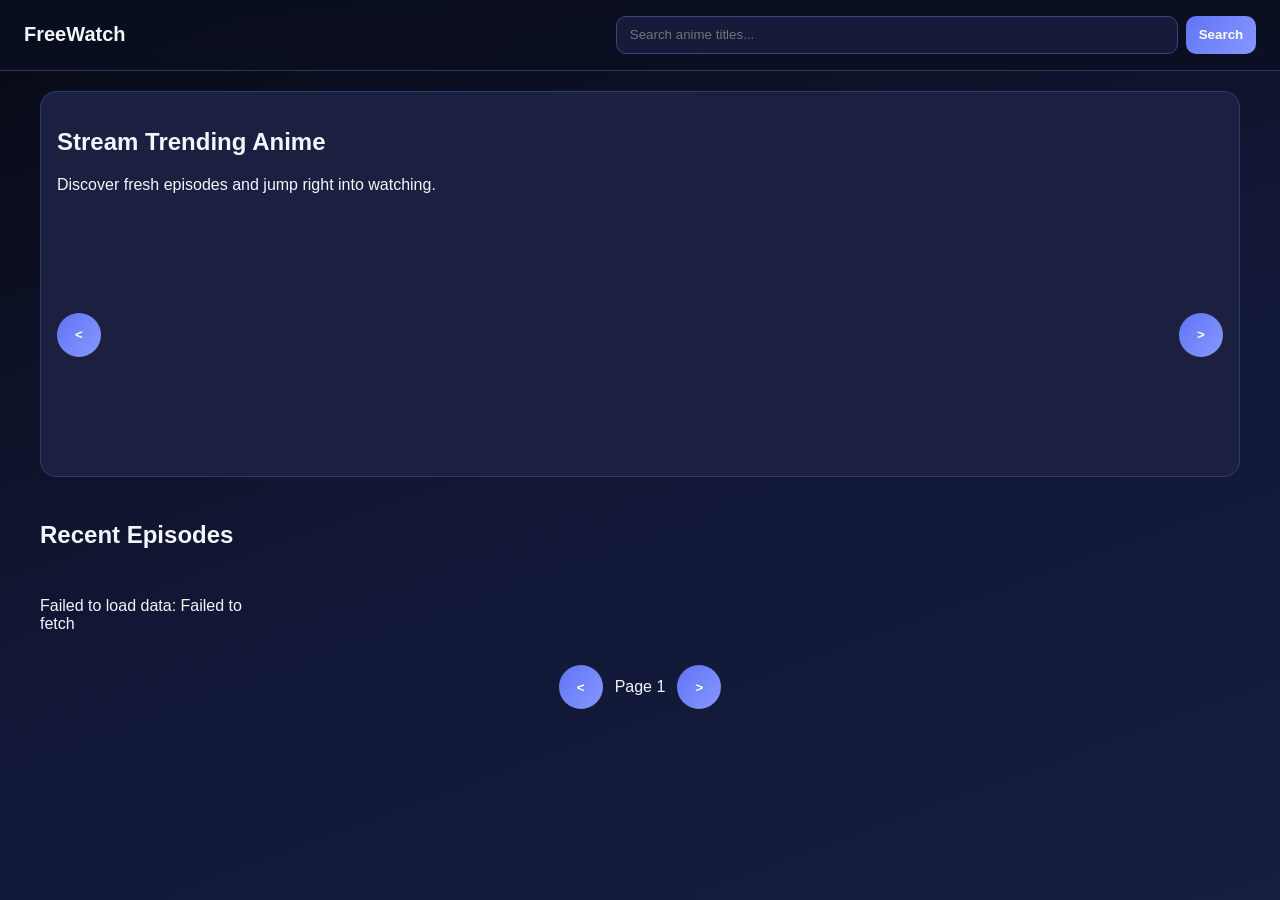
==== index.html @ 1ee68d0a "Build anime streaming homepage, details, and player pages" ====
<!DOCTYPE html>
<html lang="en">
  <head>
    <meta charset="UTF-8" />
    <meta name="viewport" content="width=device-width, initial-scale=1.0" />
    <title>FreeWatch Anime</title>
    <link rel="stylesheet" href="styles.css" />
  </head>
  <body>
    <header class="top-nav">
      <a class="brand" href="index.html">FreeWatch</a>
      <form id="searchForm" class="search-wrap">
        <input
          id="searchInput"
          type="search"
          placeholder="Search anime titles..."
          aria-label="Search anime"
        />
        <button type="submit">Search</button>
      </form>
    </header>

    <main class="container">
      <section class="hero">
        <div class="hero-header">
          <h1>Stream Trending Anime</h1>
          <p>Discover fresh episodes and jump right into watching.</p>
        </div>
        <div id="heroCarousel" class="hero-carousel">
          <button id="heroPrev" class="icon-btn" aria-label="Previous hero slide">&lt;</button>
          <div id="heroSlides" class="hero-slides"></div>
          <button id="heroNext" class="icon-btn" aria-label="Next hero slide">&gt;</button>
        </div>
      </section>

      <section>
        <div class="section-head">
          <h2 id="listTitle">Recent Episodes</h2>
          <p id="resultMeta"></p>
        </div>
        <div id="animeGrid" class="anime-grid"></div>

        <div class="pager">
          <button id="prevPage" class="icon-btn">&lt;</button>
          <span id="pageLabel">Page 1</span>
          <button id="nextPage" class="icon-btn">&gt;</button>
        </div>
      </section>
    </main>

    <template id="animeCardTemplate">
      <article class="anime-card">
        <img class="card-image" alt="Anime cover" loading="lazy" />
        <div class="card-content">
          <h3 class="card-title"></h3>
          <p class="card-sub"></p>
          <div class="card-actions">
            <a class="btn details-link">Details</a>
            <a class="btn btn-secondary watch-link">Watch</a>
          </div>
        </div>
      </article>
    </template>

    <script src="app.js" type="module"></script>
  </body>
</html>
---- styles.css ----
:root {
  --bg: #0f1220;
  --panel: #1b2040;
  --soft: #252c54;
  --text: #f3f5ff;
  --muted: #b6bddf;
  --accent: #7c90ff;
}

* {
  box-sizing: border-box;
}

body {
  margin: 0;
  font-family: Arial, sans-serif;
  background: linear-gradient(160deg, #080a14, #111735 50%, #161f3f);
  color: var(--text);
  min-height: 100vh;
}

.top-nav {
  position: sticky;
  top: 0;
  z-index: 20;
  display: flex;
  gap: 1rem;
  align-items: center;
  justify-content: space-between;
  padding: 1rem 1.5rem;
  backdrop-filter: blur(8px);
  background: rgb(11 16 33 / 80%);
  border-bottom: 1px solid #2b3566;
}

.brand {
  color: var(--text);
  text-decoration: none;
  font-weight: 800;
  font-size: 1.25rem;
}

.search-wrap {
  display: flex;
  width: min(640px, 100%);
  gap: 0.5rem;
}

input,
select,
button {
  border-radius: 10px;
  border: 1px solid #3a4580;
  background: #151b39;
  color: var(--text);
  padding: 0.65rem 0.8rem;
}

.search-wrap input {
  flex: 1;
}

button,
.btn {
  cursor: pointer;
  background: linear-gradient(130deg, #5f74f5, #8898ff);
  border: 0;
  color: white;
  text-decoration: none;
  font-weight: 600;
}

.container {
  width: min(1200px, 95%);
  margin: 1.25rem auto 2rem;
  display: grid;
  gap: 1.5rem;
}

.hero {
  background: var(--panel);
  border: 1px solid #2f3b75;
  border-radius: 16px;
  padding: 1rem;
}

.hero-carousel {
  display: grid;
  grid-template-columns: auto 1fr auto;
  align-items: center;
  gap: 0.75rem;
}

.hero-slides {
  min-height: 250px;
}

.hero-slide {
  display: grid;
  grid-template-columns: 180px 1fr;
  gap: 1rem;
  background: var(--soft);
  border-radius: 14px;
  padding: 0.8rem;
}

.hero-slide img {
  width: 100%;
  height: 250px;
  object-fit: cover;
  border-radius: 10px;
}

.icon-btn {
  width: 44px;
  height: 44px;
  border-radius: 50%;
}

.section-head {
  display: flex;
  justify-content: space-between;
  align-items: end;
  gap: 1rem;
}

.section-head p {
  color: var(--muted);
}

.anime-grid {
  margin-top: 0.8rem;
  display: grid;
  grid-template-columns: repeat(auto-fill, minmax(210px, 1fr));
  gap: 1rem;
}

.anime-card {
  background: var(--panel);
  border: 1px solid #344079;
  border-radius: 12px;
  overflow: hidden;
}

.card-image {
  width: 100%;
  height: 280px;
  object-fit: cover;
}

.card-content {
  padding: 0.8rem;
}

.card-title {
  margin: 0;
  font-size: 1rem;
}

.card-sub {
  margin: 0.4rem 0 0.8rem;
  color: var(--muted);
  font-size: 0.9rem;
}

.card-actions {
  display: flex;
  gap: 0.5rem;
}

.btn {
  padding: 0.55rem 0.75rem;
  border-radius: 8px;
}

.btn-secondary {
  background: #303968;
}

.pager {
  display: flex;
  justify-content: center;
  align-items: center;
  gap: 0.75rem;
  margin-top: 1rem;
}

.details-layout {
  display: grid;
  grid-template-columns: 260px 1fr;
  gap: 1rem;
  background: var(--panel);
  border: 1px solid #2f3b75;
  border-radius: 16px;
  padding: 1rem;
}

.details-layout img {
  width: 100%;
  border-radius: 12px;
}

.meta {
  color: var(--muted);
}

.episode-list {
  display: grid;
  grid-template-columns: repeat(auto-fill, minmax(160px, 1fr));
  gap: 0.7rem;
}

.episode-btn {
  display: block;
  text-align: center;
  background: var(--panel);
  border: 1px solid #39468a;
  color: var(--text);
  text-decoration: none;
  padding: 0.7rem;
  border-radius: 10px;
}

.player-form {
  display: grid;
  gap: 0.75rem;
  grid-template-columns: repeat(auto-fit, minmax(180px, 1fr));
}

.player-form label {
  display: grid;
  gap: 0.4rem;
}

.video-wrap {
  margin-top: 1rem;
  border-radius: 12px;
  overflow: hidden;
  border: 1px solid #324081;
  min-height: 70vh;
}

#animeFrame {
  width: 100%;
  height: 70vh;
  background: black;
}

.back-link {
  color: #c5ceff;
  text-decoration: none;
}

@media (max-width: 760px) {
  .hero-slide,
  .details-layout {
    grid-template-columns: 1fr;
  }

  .hero-slide img {
    height: 220px;
  }
}
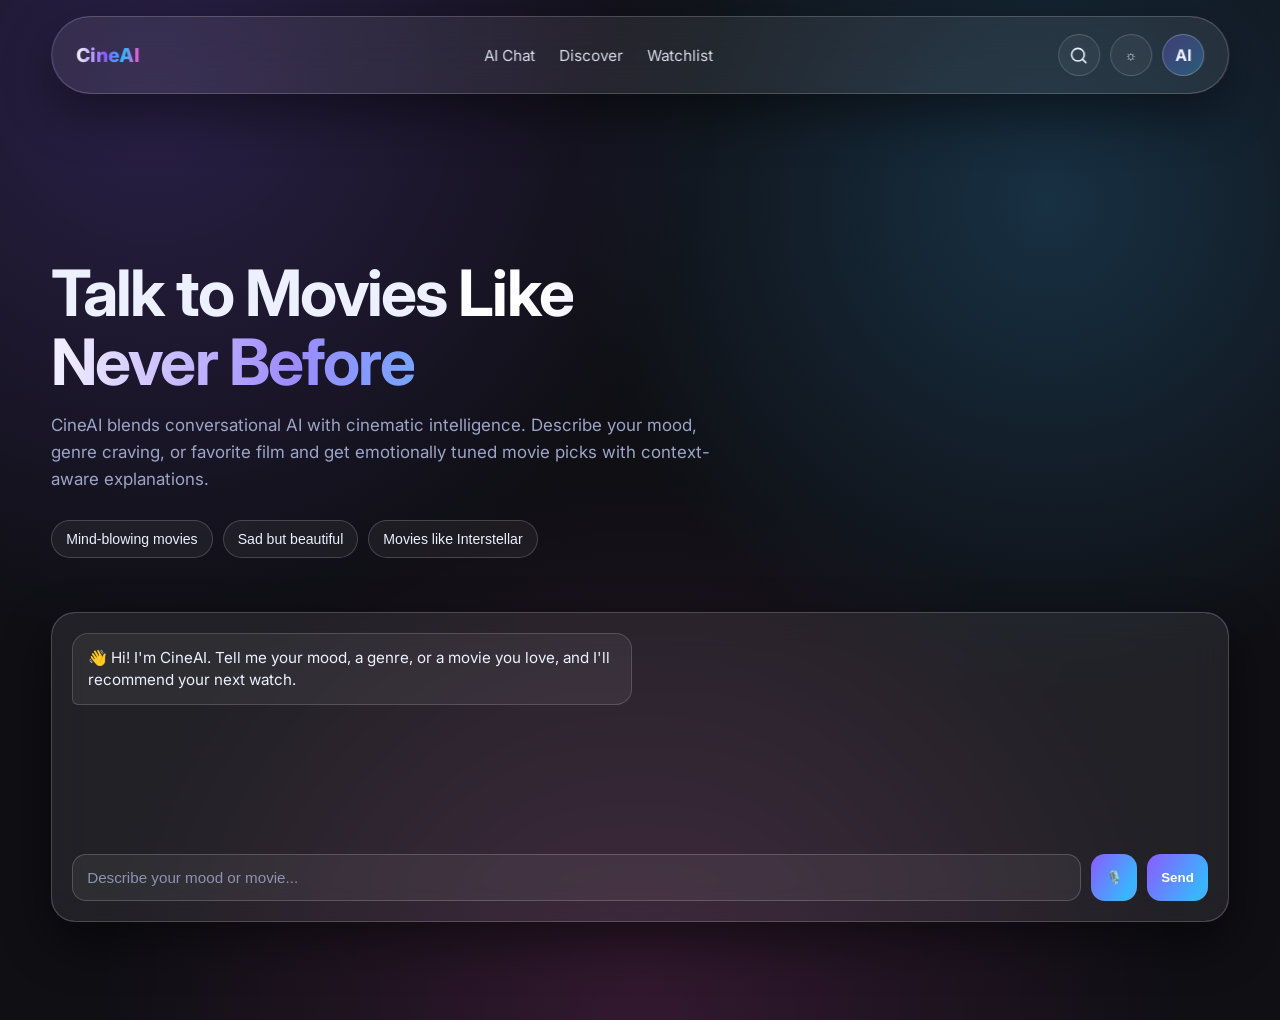
==== commit fc77afd4: "Create CineAI premium responsive AI movie web app" ====
--- a/index.html
+++ b/index.html
@@ -1,67 +1,1039 @@
 <!DOCTYPE html>
 <html lang="en">
-  <head>
-    <meta charset="UTF-8" />
-    <meta name="viewport" content="width=device-width, initial-scale=1.0" />
-    <title>FreeWatch Anime</title>
-    <link rel="stylesheet" href="styles.css" />
-  </head>
-  <body>
-    <header class="top-nav">
-      <a class="brand" href="index.html">FreeWatch</a>
-      <form id="searchForm" class="search-wrap">
-        <input
-          id="searchInput"
-          type="search"
-          placeholder="Search anime titles..."
-          aria-label="Search anime"
-        />
-        <button type="submit">Search</button>
-      </form>
-    </header>
-
-    <main class="container">
-      <section class="hero">
-        <div class="hero-header">
-          <h1>Stream Trending Anime</h1>
-          <p>Discover fresh episodes and jump right into watching.</p>
-        </div>
-        <div id="heroCarousel" class="hero-carousel">
-          <button id="heroPrev" class="icon-btn" aria-label="Previous hero slide">&lt;</button>
-          <div id="heroSlides" class="hero-slides"></div>
-          <button id="heroNext" class="icon-btn" aria-label="Next hero slide">&gt;</button>
-        </div>
-      </section>
-
-      <section>
-        <div class="section-head">
-          <h2 id="listTitle">Recent Episodes</h2>
-          <p id="resultMeta"></p>
-        </div>
-        <div id="animeGrid" class="anime-grid"></div>
-
-        <div class="pager">
-          <button id="prevPage" class="icon-btn">&lt;</button>
-          <span id="pageLabel">Page 1</span>
-          <button id="nextPage" class="icon-btn">&gt;</button>
-        </div>
-      </section>
-    </main>
-
-    <template id="animeCardTemplate">
-      <article class="anime-card">
-        <img class="card-image" alt="Anime cover" loading="lazy" />
-        <div class="card-content">
-          <h3 class="card-title"></h3>
-          <p class="card-sub"></p>
-          <div class="card-actions">
-            <a class="btn details-link">Details</a>
-            <a class="btn btn-secondary watch-link">Watch</a>
+<head>
+  <meta charset="UTF-8" />
+  <meta name="viewport" content="width=device-width, initial-scale=1.0" />
+  <title>CineAI — Talk to Movies Like Never Before</title>
+  <link rel="preconnect" href="https://fonts.googleapis.com">
+  <link rel="preconnect" href="https://fonts.gstatic.com" crossorigin>
+  <link href="https://fonts.googleapis.com/css2?family=Inter:wght@400;500;600;700;800&display=swap" rel="stylesheet">
+  <style>
+    :root {
+      --bg: #0f0f14;
+      --bg-soft: #151522;
+      --text: #ecf0ff;
+      --muted: #9ca5c8;
+      --accent-1: #8a5cff;
+      --accent-2: #38b6ff;
+      --accent-3: #ff4ecd;
+      --glass: rgba(255, 255, 255, 0.08);
+      --glass-border: rgba(255, 255, 255, 0.18);
+      --shadow: 0 20px 50px rgba(0, 0, 0, 0.45);
+      --radius-xl: 24px;
+      --radius-lg: 18px;
+      --radius-md: 14px;
+      --transition: 280ms cubic-bezier(.2,.75,.2,1);
+      --container: min(1200px, 92vw);
+      --nav-h: 78px;
+    }
+
+    body.light {
+      --bg: #f3f5ff;
+      --bg-soft: #e8ecff;
+      --text: #10152a;
+      --muted: #4b5578;
+      --glass: rgba(255, 255, 255, 0.62);
+      --glass-border: rgba(70, 76, 114, 0.2);
+      --shadow: 0 20px 50px rgba(111, 124, 181, 0.24);
+    }
+
+    * { box-sizing: border-box; }
+
+    html, body {
+      margin: 0;
+      min-height: 100%;
+      font-family: 'Inter', sans-serif;
+      background: radial-gradient(circle at 12% 8%, rgba(138, 92, 255, 0.22), transparent 38%),
+                  radial-gradient(circle at 82% 20%, rgba(56, 182, 255, 0.2), transparent 36%),
+                  radial-gradient(circle at 50% 100%, rgba(255, 78, 205, 0.15), transparent 45%),
+                  var(--bg);
+      color: var(--text);
+      overflow-x: hidden;
+      scroll-behavior: smooth;
+    }
+
+    body::before,
+    body::after {
+      content: "";
+      position: fixed;
+      inset: -20vmax;
+      background: conic-gradient(from 90deg at 50% 50%, rgba(138, 92, 255, 0.09), rgba(56, 182, 255, 0.09), rgba(255, 78, 205, 0.1), rgba(138, 92, 255, 0.09));
+      filter: blur(120px);
+      pointer-events: none;
+      z-index: -3;
+      animation: spinGlow 30s linear infinite;
+    }
+
+    body::after {
+      animation-direction: reverse;
+      animation-duration: 45s;
+      opacity: 0.65;
+    }
+
+    @keyframes spinGlow { to { transform: rotate(360deg); } }
+
+    /* Neon cursor glow */
+    .cursor-glow {
+      position: fixed;
+      width: 180px;
+      height: 180px;
+      border-radius: 50%;
+      background: radial-gradient(circle, rgba(138,92,255,0.28), rgba(56,182,255,0.16), transparent 70%);
+      pointer-events: none;
+      transform: translate(-50%, -50%);
+      z-index: -1;
+      mix-blend-mode: screen;
+      transition: opacity 240ms ease;
+    }
+
+    /* Floating particles */
+    .particles {
+      position: fixed;
+      inset: 0;
+      overflow: hidden;
+      pointer-events: none;
+      z-index: -2;
+    }
+
+    .particle {
+      position: absolute;
+      width: 4px;
+      aspect-ratio: 1;
+      border-radius: 50%;
+      background: linear-gradient(135deg, rgba(138, 92, 255, 0.8), rgba(56,182,255,0.8));
+      opacity: 0.35;
+      animation: floatUp linear infinite;
+    }
+
+    @keyframes floatUp {
+      from { transform: translateY(18vh) translateX(0) scale(0.8); opacity: 0; }
+      10%, 85% { opacity: 0.4; }
+      to { transform: translateY(-110vh) translateX(18px) scale(1.2); opacity: 0; }
+    }
+
+    .container { width: var(--container); margin-inline: auto; }
+
+    .glass {
+      background: var(--glass);
+      border: 1px solid var(--glass-border);
+      backdrop-filter: blur(18px);
+      box-shadow: var(--shadow);
+    }
+
+    .gradient-border {
+      position: relative;
+      overflow: hidden;
+      isolation: isolate;
+    }
+
+    .gradient-border::before {
+      content: "";
+      position: absolute;
+      inset: -1px;
+      border-radius: inherit;
+      padding: 1px;
+      background: linear-gradient(120deg, rgba(138,92,255,0.8), rgba(56,182,255,0.75), rgba(255,78,205,0.8));
+      -webkit-mask: linear-gradient(#000 0 0) content-box, linear-gradient(#000 0 0);
+      -webkit-mask-composite: xor;
+      mask-composite: exclude;
+      pointer-events: none;
+      z-index: 2;
+      opacity: .85;
+    }
+
+    .hidden { display: none !important; }
+
+    /* Custom scrollbar */
+    *::-webkit-scrollbar { width: 10px; height: 10px; }
+    *::-webkit-scrollbar-track { background: rgba(255,255,255,0.03); }
+    *::-webkit-scrollbar-thumb {
+      background: linear-gradient(var(--accent-1), var(--accent-2));
+      border-radius: 50px;
+      box-shadow: 0 0 10px rgba(56, 182, 255, 0.6);
+    }
+
+    nav {
+      position: fixed;
+      top: 16px;
+      left: 50%;
+      transform: translateX(-50%);
+      width: var(--container);
+      height: var(--nav-h);
+      border-radius: 999px;
+      display: flex;
+      align-items: center;
+      justify-content: space-between;
+      padding: 0 24px;
+      z-index: 1000;
+      transition: transform var(--transition), background var(--transition);
+    }
+
+    .logo {
+      font-weight: 800;
+      font-size: 1.2rem;
+      letter-spacing: 0.4px;
+      background: linear-gradient(95deg, #fff, #8a5cff 45%, #38b6ff 75%, #ff4ecd);
+      -webkit-background-clip: text;
+      background-clip: text;
+      color: transparent;
+      text-decoration: none;
+    }
+
+    .nav-links {
+      display: flex;
+      align-items: center;
+      gap: 24px;
+    }
+
+    .nav-link {
+      color: var(--text);
+      text-decoration: none;
+      font-size: 0.95rem;
+      position: relative;
+      opacity: 0.9;
+    }
+
+    .nav-link::after {
+      content: "";
+      position: absolute;
+      left: 0;
+      bottom: -6px;
+      width: 0;
+      height: 2px;
+      background: linear-gradient(90deg, var(--accent-1), var(--accent-3));
+      transition: width var(--transition);
+    }
+
+    .nav-link:hover::after,
+    .nav-link:focus-visible::after { width: 100%; }
+
+    .nav-actions {
+      display: flex;
+      align-items: center;
+      gap: 10px;
+    }
+
+    .icon-btn,
+    .theme-toggle {
+      width: 42px;
+      height: 42px;
+      border-radius: 50%;
+      border: 1px solid var(--glass-border);
+      background: rgba(255, 255, 255, 0.05);
+      color: var(--text);
+      display: grid;
+      place-content: center;
+      cursor: pointer;
+      transition: transform var(--transition), box-shadow var(--transition), background var(--transition);
+    }
+
+    .icon-btn:hover,
+    .theme-toggle:hover {
+      transform: translateY(-2px);
+      box-shadow: 0 0 0 3px rgba(138, 92, 255, 0.22), 0 0 20px rgba(56, 182, 255, 0.38);
+      background: rgba(255, 255, 255, 0.12);
+    }
+
+    .avatar {
+      width: 42px;
+      height: 42px;
+      border-radius: 50%;
+      display: grid;
+      place-items: center;
+      font-weight: 700;
+      background: linear-gradient(135deg, rgba(138,92,255,0.28), rgba(56,182,255,0.32));
+      border: 1px solid rgba(255,255,255,0.25);
+    }
+
+    main { padding-top: calc(var(--nav-h) + 58px); }
+
+    .hero {
+      position: relative;
+      padding: 44px 0 30px;
+      overflow: hidden;
+    }
+
+    .hero h1 {
+      margin: 0;
+      font-size: clamp(2rem, 5vw, 4rem);
+      line-height: 1.08;
+      letter-spacing: -0.03em;
+      max-width: 14ch;
+    }
+
+    .hero h1 .grad {
+      background: linear-gradient(95deg, #fff 8%, #9d8bff 34%, #42c7ff 62%, #ff80d9 84%);
+      background-size: 220% 100%;
+      -webkit-background-clip: text;
+      background-clip: text;
+      color: transparent;
+      animation: gradientShift 5s linear infinite;
+    }
+
+    @keyframes gradientShift {
+      0% { background-position: 0% 50%; }
+      100% { background-position: 100% 50%; }
+    }
+
+    .hero p {
+      max-width: 62ch;
+      color: var(--muted);
+      margin: 16px 0 26px;
+      font-size: 1.06rem;
+      line-height: 1.6;
+    }
+
+    .chips {
+      display: flex;
+      gap: 10px;
+      flex-wrap: wrap;
+      margin-bottom: 8px;
+    }
+
+    .chip {
+      border: 1px solid var(--glass-border);
+      background: rgba(255,255,255,0.05);
+      color: var(--text);
+      border-radius: 999px;
+      padding: 10px 14px;
+      font-size: .88rem;
+      cursor: pointer;
+      transition: transform var(--transition), border-color var(--transition), box-shadow var(--transition);
+    }
+
+    .chip:hover {
+      transform: translateY(-2px);
+      border-color: rgba(138,92,255,.6);
+      box-shadow: 0 0 18px rgba(138,92,255,.2);
+    }
+
+    .chat-section {
+      margin-top: 16px;
+      display: grid;
+      gap: 18px;
+    }
+
+    .chat-card {
+      border-radius: var(--radius-xl);
+      padding: 20px;
+      min-height: 310px;
+      display: grid;
+      grid-template-rows: 1fr auto;
+      gap: 14px;
+    }
+
+    .messages {
+      max-height: 48vh;
+      overflow-y: auto;
+      padding-right: 4px;
+      display: flex;
+      flex-direction: column;
+      gap: 12px;
+    }
+
+    .msg {
+      max-width: min(85%, 560px);
+      padding: 13px 15px;
+      border-radius: 16px;
+      line-height: 1.45;
+      font-size: .95rem;
+      animation: msgIn .45s ease;
+      white-space: pre-wrap;
+    }
+
+    @keyframes msgIn {
+      from { opacity: 0; transform: translateY(8px) scale(.98); }
+      to { opacity: 1; transform: translateY(0) scale(1); }
+    }
+
+    .msg.user {
+      margin-left: auto;
+      border-bottom-right-radius: 6px;
+      background: linear-gradient(130deg, rgba(138,92,255,.34), rgba(56,182,255,.28));
+      border: 1px solid rgba(255,255,255,0.2);
+    }
+
+    .msg.ai {
+      margin-right: auto;
+      border-bottom-left-radius: 6px;
+      background: rgba(255,255,255,0.06);
+      border: 1px solid rgba(255,255,255,0.16);
+    }
+
+    .typing {
+      display: inline-flex;
+      gap: 6px;
+      align-items: center;
+      min-height: 16px;
+    }
+
+    .typing i {
+      width: 7px;
+      aspect-ratio: 1;
+      border-radius: 50%;
+      display: inline-block;
+      background: linear-gradient(135deg, var(--accent-1), var(--accent-2));
+      animation: bounce .9s infinite ease-in-out;
+    }
+
+    .typing i:nth-child(2) { animation-delay: .15s; }
+    .typing i:nth-child(3) { animation-delay: .3s; }
+
+    @keyframes bounce {
+      0%, 80%, 100% { transform: translateY(0); opacity: .4; }
+      40% { transform: translateY(-5px); opacity: 1; }
+    }
+
+    .chat-input {
+      display: grid;
+      grid-template-columns: 1fr auto auto;
+      gap: 10px;
+    }
+
+    .input-wrap {
+      position: relative;
+    }
+
+    #promptInput {
+      width: 100%;
+      border: 1px solid var(--glass-border);
+      border-radius: 14px;
+      background: rgba(255,255,255,0.06);
+      padding: 14px 14px;
+      color: var(--text);
+      outline: none;
+      font-size: 0.95rem;
+      transition: border-color var(--transition), box-shadow var(--transition), background var(--transition);
+    }
+
+    #promptInput::placeholder { color: color-mix(in oklab, var(--muted), transparent 15%); }
+
+    #promptInput:focus {
+      border-color: rgba(138,92,255,.7);
+      box-shadow: 0 0 0 3px rgba(138,92,255,.2), 0 0 22px rgba(56,182,255,.25);
+      animation: pulseFocus 1.5s ease-in-out infinite alternate;
+    }
+
+    @keyframes pulseFocus {
+      from { box-shadow: 0 0 0 3px rgba(138,92,255,.2), 0 0 22px rgba(56,182,255,.25); }
+      to { box-shadow: 0 0 0 3px rgba(255,78,205,.18), 0 0 28px rgba(255,78,205,.18); }
+    }
+
+    .send-btn,
+    .voice-btn {
+      border: none;
+      border-radius: 14px;
+      padding: 0 14px;
+      min-width: 48px;
+      cursor: pointer;
+      color: white;
+      font-weight: 600;
+      background: linear-gradient(120deg, var(--accent-1), var(--accent-2), var(--accent-3));
+      background-size: 200% 100%;
+      transition: transform var(--transition), filter var(--transition), box-shadow var(--transition), background-position var(--transition);
+      position: relative;
+      overflow: hidden;
+      isolation: isolate;
+    }
+
+    .voice-btn { min-width: 46px; }
+
+    .send-btn:hover,
+    .voice-btn:hover {
+      transform: translateY(-2px);
+      background-position: 100% 50%;
+      box-shadow: 0 0 18px rgba(138,92,255,0.48), 0 0 25px rgba(56,182,255,0.32);
+      filter: saturate(1.2);
+    }
+
+    .send-btn:active,
+    .voice-btn:active { transform: translateY(0) scale(.98); }
+
+    .send-btn .ripple {
+      position: absolute;
+      width: 10px;
+      aspect-ratio: 1;
+      border-radius: 50%;
+      transform: translate(-50%, -50%) scale(0);
+      background: rgba(255,255,255,.45);
+      animation: ripple .55s ease-out;
+      pointer-events: none;
+    }
+
+    @keyframes ripple { to { transform: translate(-50%, -50%) scale(20); opacity: 0; } }
+
+    .results {
+      margin: 28px 0 70px;
+      display: grid;
+      grid-template-columns: repeat(auto-fill, minmax(220px, 1fr));
+      gap: 16px;
+    }
+
+    .movie-card {
+      border-radius: var(--radius-lg);
+      overflow: hidden;
+      position: relative;
+      cursor: pointer;
+      transform: translateY(14px);
+      opacity: 0;
+      transition: transform var(--transition), box-shadow var(--transition);
+    }
+
+    .movie-card.show {
+      transform: translateY(0);
+      opacity: 1;
+      transition: transform .55s ease, opacity .55s ease;
+    }
+
+    .movie-card:hover {
+      transform: translateY(-8px) scale(1.01);
+      box-shadow: 0 16px 42px rgba(0,0,0,.42), 0 0 24px rgba(138,92,255,.22);
+    }
+
+    .poster {
+      width: 100%;
+      height: 300px;
+      object-fit: cover;
+      display: block;
+      transition: transform .5s ease;
+    }
+
+    .movie-card:hover .poster { transform: scale(1.08); }
+
+    .movie-content {
+      padding: 12px 12px 14px;
+      display: grid;
+      gap: 8px;
+    }
+
+    .movie-title {
+      margin: 0;
+      font-size: 1rem;
+      line-height: 1.35;
+      font-weight: 650;
+    }
+
+    .rating {
+      width: fit-content;
+      font-size: .76rem;
+      padding: 5px 8px;
+      border-radius: 999px;
+      border: 1px solid rgba(255,255,255,.22);
+      background: rgba(255,255,255,.08);
+    }
+
+    .why {
+      color: var(--muted);
+      font-size: .84rem;
+      line-height: 1.5;
+      margin: 0;
+    }
+
+    .overlay {
+      position: absolute;
+      inset: 0;
+      background: linear-gradient(to top, rgba(0,0,0,0.75), transparent 56%);
+      display: flex;
+      align-items: flex-end;
+      padding: 12px;
+      opacity: 0;
+      transition: opacity var(--transition);
+      font-size: .85rem;
+    }
+
+    .movie-card:hover .overlay { opacity: 1; }
+
+    .overlay span {
+      padding: 8px 11px;
+      border-radius: 10px;
+      border: 1px solid rgba(255,255,255,.28);
+      background: rgba(255,255,255,.12);
+      backdrop-filter: blur(10px);
+    }
+
+    .skeleton {
+      height: 408px;
+      border-radius: var(--radius-lg);
+      background: linear-gradient(100deg, rgba(255,255,255,.05) 22%, rgba(255,255,255,.12) 34%, rgba(255,255,255,.05) 44%);
+      background-size: 220% 100%;
+      animation: shimmer 1.15s linear infinite;
+    }
+
+    @keyframes shimmer { to { background-position-x: -220%; } }
+
+    .modal-backdrop {
+      position: fixed;
+      inset: 0;
+      background: rgba(12, 12, 18, 0.62);
+      backdrop-filter: blur(7px);
+      display: grid;
+      place-items: center;
+      z-index: 1200;
+      opacity: 0;
+      pointer-events: none;
+      transition: opacity var(--transition);
+    }
+
+    .modal-backdrop.open { opacity: 1; pointer-events: auto; }
+
+    .modal {
+      width: min(900px, 92vw);
+      border-radius: var(--radius-xl);
+      padding: 20px;
+      display: grid;
+      gap: 16px;
+      grid-template-columns: 210px 1fr;
+      transform: scale(.92) translateY(8px);
+      opacity: 0;
+      transition: transform var(--transition), opacity var(--transition);
+      position: relative;
+    }
+
+    .modal-backdrop.open .modal { transform: scale(1) translateY(0); opacity: 1; }
+
+    .modal img {
+      width: 100%;
+      border-radius: 16px;
+      border: 1px solid rgba(255,255,255,.2);
+    }
+
+    .modal h3 { margin: 0; font-size: 1.4rem; }
+    .meta { color: var(--muted); font-size: .9rem; }
+    .modal p { margin: .4rem 0; line-height: 1.6; }
+
+    .close-modal {
+      position: absolute;
+      top: 14px;
+      right: 14px;
+      width: 38px;
+      height: 38px;
+      border-radius: 50%;
+      border: 1px solid var(--glass-border);
+      background: rgba(255,255,255,.08);
+      color: var(--text);
+      cursor: pointer;
+      transition: transform var(--transition), box-shadow var(--transition);
+    }
+
+    .close-modal:hover {
+      transform: rotate(90deg) scale(1.05);
+      box-shadow: 0 0 0 3px rgba(255,78,205,.22);
+    }
+
+    .fade-in {
+      opacity: 0;
+      transform: translateY(16px);
+      transition: opacity .6s ease, transform .6s ease;
+    }
+
+    .fade-in.visible {
+      opacity: 1;
+      transform: translateY(0);
+    }
+
+    @media (max-width: 900px) {
+      nav { height: 68px; padding: 0 16px; }
+      .nav-links { display: none; }
+      .chat-input { grid-template-columns: 1fr auto auto; }
+      .poster { height: 280px; }
+      .modal { grid-template-columns: 1fr; width: min(620px, 92vw); }
+      .modal img { width: min(220px, 70%); margin: 0 auto; }
+    }
+
+    @media (max-width: 560px) {
+      main { padding-top: 110px; }
+      .hero p { font-size: .97rem; }
+      .chat-card { padding: 14px; }
+      .messages { max-height: 42vh; }
+      .chat-input { grid-template-columns: 1fr auto; }
+      .voice-btn { display: none; }
+      .results { grid-template-columns: 1fr; }
+      .poster { height: 310px; }
+      .chip { font-size: .82rem; }
+    }
+  </style>
+</head>
+<body>
+  <div class="cursor-glow" id="cursorGlow" aria-hidden="true"></div>
+  <div class="particles" id="particles" aria-hidden="true"></div>
+
+  <!-- Glass Navbar -->
+  <nav class="glass gradient-border">
+    <a class="logo" href="#">CineAI</a>
+    <div class="nav-links" aria-label="Navigation links">
+      <a class="nav-link" href="#chat">AI Chat</a>
+      <a class="nav-link" href="#movies">Discover</a>
+      <a class="nav-link" href="#">Watchlist</a>
+    </div>
+    <div class="nav-actions">
+      <button class="icon-btn" title="Search" aria-label="Search">
+        <svg width="19" height="19" viewBox="0 0 24 24" fill="none" aria-hidden="true"><path d="M11 19a8 8 0 1 0 0-16 8 8 0 0 0 0 16Zm10 2-4.35-4.35" stroke="currentColor" stroke-width="2" stroke-linecap="round"/></svg>
+      </button>
+      <button class="theme-toggle" id="themeToggle" title="Toggle Theme" aria-label="Toggle light and dark theme">☼</button>
+      <div class="avatar" aria-label="Profile">AI</div>
+    </div>
+  </nav>
+
+  <main class="container">
+    <!-- Hero -->
+    <section class="hero fade-in">
+      <h1>Talk to Movies <span class="grad">Like Never Before</span></h1>
+      <p>
+        CineAI blends conversational AI with cinematic intelligence. Describe your mood,
+        genre craving, or favorite film and get emotionally tuned movie picks with context-aware explanations.
+      </p>
+      <div class="chips" id="exampleChips">
+        <button class="chip" data-prompt="Mind-blowing movies">Mind-blowing movies</button>
+        <button class="chip" data-prompt="Sad but beautiful">Sad but beautiful</button>
+        <button class="chip" data-prompt="Movies like Interstellar">Movies like Interstellar</button>
+      </div>
+    </section>
+
+    <!-- Chat Box -->
+    <section class="chat-section fade-in" id="chat">
+      <div class="chat-card glass gradient-border">
+        <div class="messages" id="messages" aria-live="polite"></div>
+        <form class="chat-input" id="chatForm">
+          <div class="input-wrap">
+            <input id="promptInput" type="text" placeholder="Describe your mood or movie..." autocomplete="off" required />
           </div>
-        </div>
-      </article>
-    </template>
-
-    <script src="app.js" type="module"></script>
-  </body>
+          <button class="voice-btn" type="button" title="Voice input (UI only)" aria-label="Voice input">🎙️</button>
+          <button class="send-btn" id="sendBtn" type="submit">Send</button>
+        </form>
+      </div>
+    </section>
+
+    <!-- Dynamic Movie Results -->
+    <section class="fade-in" id="movies">
+      <div id="results" class="results"></div>
+    </section>
+  </main>
+
+  <!-- Movie Modal -->
+  <div class="modal-backdrop" id="modalBackdrop" aria-hidden="true">
+    <article class="modal glass gradient-border" role="dialog" aria-modal="true" aria-labelledby="modalTitle">
+      <button class="close-modal" id="closeModal" aria-label="Close details">✕</button>
+      <img id="modalPoster" src="" alt="Movie poster" />
+      <div>
+        <h3 id="modalTitle">Movie Title</h3>
+        <div class="meta" id="modalMeta"></div>
+        <p id="modalOverview"></p>
+        <p><strong>Why this matches you:</strong> <span id="modalReason"></span></p>
+      </div>
+    </article>
+  </div>
+
+  <script>
+    // =============================
+    // API CONFIG (replace with your own secure backend in production)
+    // =============================
+    const OPENROUTER_API_KEY = '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';
+    const OPENROUTER_MODEL = 'qwen/qwen3-next-80b-a3b-instruct:free';
+    const TMDB_API_KEY = '1475916a8cbcba7ea4b901d22ac46e7e';
+
+    const ui = {
+      body: document.body,
+      chatForm: document.getElementById('chatForm'),
+      promptInput: document.getElementById('promptInput'),
+      messages: document.getElementById('messages'),
+      results: document.getElementById('results'),
+      modalBackdrop: document.getElementById('modalBackdrop'),
+      closeModal: document.getElementById('closeModal'),
+      modalPoster: document.getElementById('modalPoster'),
+      modalTitle: document.getElementById('modalTitle'),
+      modalMeta: document.getElementById('modalMeta'),
+      modalOverview: document.getElementById('modalOverview'),
+      modalReason: document.getElementById('modalReason'),
+      themeToggle: document.getElementById('themeToggle'),
+      exampleChips: document.getElementById('exampleChips'),
+      sendBtn: document.getElementById('sendBtn'),
+      cursorGlow: document.getElementById('cursorGlow'),
+      particles: document.getElementById('particles'),
+    };
+
+    let latestMovies = [];
+
+    const fallbackPicks = [
+      { title: 'Arrival', reason: 'Emotionally rich sci-fi with profound themes of time and connection.' },
+      { title: 'Blade Runner 2049', reason: 'Visually hypnotic and reflective with a futuristic atmosphere.' },
+      { title: 'Her', reason: 'A melancholic yet beautiful AI romance with deep emotional resonance.' },
+      { title: 'Everything Everywhere All at Once', reason: 'Mind-bending creativity with heartfelt core.' },
+      { title: 'Interstellar', reason: 'Epic scale, philosophical depth, and emotional intensity.' }
+    ];
+
+    const addMessage = (text, type = 'ai', html = false) => {
+      const bubble = document.createElement('div');
+      bubble.className = `msg ${type}`;
+      if (html) bubble.innerHTML = text;
+      else bubble.textContent = text;
+      ui.messages.appendChild(bubble);
+      ui.messages.scrollTop = ui.messages.scrollHeight;
+      return bubble;
+    };
+
+    const showTypingIndicator = () => {
+      const node = addMessage('<span class="typing"><i></i><i></i><i></i></span>', 'ai', true);
+      node.dataset.typing = 'true';
+      return node;
+    };
+
+    const removeTypingIndicator = () => {
+      const typingNode = ui.messages.querySelector('[data-typing="true"]');
+      if (typingNode) typingNode.remove();
+    };
+
+    const sparkleParticles = () => {
+      const count = 30;
+      for (let i = 0; i < count; i++) {
+        const dot = document.createElement('span');
+        dot.className = 'particle';
+        dot.style.left = `${Math.random() * 100}%`;
+        dot.style.bottom = `${-8 - Math.random() * 20}px`;
+        dot.style.animationDuration = `${10 + Math.random() * 18}s`;
+        dot.style.animationDelay = `${Math.random() * 8}s`;
+        dot.style.opacity = (0.15 + Math.random() * 0.35).toFixed(2);
+        ui.particles.appendChild(dot);
+      }
+    };
+
+    const installCursorGlow = () => {
+      window.addEventListener('pointermove', (e) => {
+        ui.cursorGlow.style.left = `${e.clientX}px`;
+        ui.cursorGlow.style.top = `${e.clientY}px`;
+      });
+      window.addEventListener('pointerleave', () => ui.cursorGlow.style.opacity = '0');
+      window.addEventListener('pointerenter', () => ui.cursorGlow.style.opacity = '1');
+    };
+
+    const sendWithRipple = (evt) => {
+      const rect = ui.sendBtn.getBoundingClientRect();
+      const ripple = document.createElement('span');
+      ripple.className = 'ripple';
+      ripple.style.left = `${evt.clientX - rect.left}px`;
+      ripple.style.top = `${evt.clientY - rect.top}px`;
+      ui.sendBtn.appendChild(ripple);
+      setTimeout(() => ripple.remove(), 560);
+    };
+
+    ui.sendBtn.addEventListener('click', (e) => sendWithRipple(e));
+
+    const normalizeAiOutput = (raw) => {
+      // Tries to parse strict JSON first.
+      try {
+        const parsed = JSON.parse(raw);
+        if (parsed && parsed.reply && Array.isArray(parsed.movies)) return parsed;
+      } catch {}
+
+      // Fallback: extract list-style items.
+      const lines = raw.split('\n').map((l) => l.trim()).filter(Boolean);
+      const movies = [];
+      for (const line of lines) {
+        const cleaned = line.replace(/^[-*\d.\)\s]+/, '');
+        if (cleaned.length > 2 && /[a-zA-Z]/.test(cleaned)) {
+          const title = cleaned.split(/\s[-:–|]/)[0].trim();
+          if (title && title.length <= 80) {
+            movies.push({ title, reason: cleaned });
+          }
+        }
+      }
+      return {
+        reply: raw.slice(0, 500) || 'Here are picks I think you\'ll love.',
+        movies: (movies.length ? movies : fallbackPicks).slice(0, 8)
+      };
+    };
+
+    const queryOpenRouter = async (prompt) => {
+      const sys = `You are CineAI, a cinematic recommendation assistant.
+Return strict JSON only with keys:
+{
+  "reply": "2-4 sentence friendly response",
+  "movies": [
+    {"title": "movie title", "reason": "short reason"}
+  ]
+}
+Give 5-8 varied movie suggestions.`;
+
+      const response = await fetch('https://openrouter.ai/api/v1/chat/completions', {
+        method: 'POST',
+        headers: {
+          'Authorization': `Bearer ${OPENROUTER_API_KEY}`,
+          'Content-Type': 'application/json',
+          'HTTP-Referer': location.origin,
+          'X-Title': 'CineAI'
+        },
+        body: JSON.stringify({
+          model: OPENROUTER_MODEL,
+          messages: [
+            { role: 'system', content: sys },
+            { role: 'user', content: prompt }
+          ],
+          temperature: 0.8,
+          max_tokens: 560
+        })
+      });
+
+      if (!response.ok) throw new Error('AI request failed');
+      const data = await response.json();
+      const content = data?.choices?.[0]?.message?.content?.trim() || '';
+      return normalizeAiOutput(content);
+    };
+
+    const getMovieDetails = async (title) => {
+      const searchUrl = `https://api.themoviedb.org/3/search/movie?api_key=${TMDB_API_KEY}&query=${encodeURIComponent(title)}`;
+      const res = await fetch(searchUrl);
+      if (!res.ok) throw new Error('TMDB search failed');
+      const data = await res.json();
+      const found = data?.results?.[0];
+      if (!found) return null;
+
+      return {
+        id: found.id,
+        title: found.title,
+        poster: found.poster_path ? `https://image.tmdb.org/t/p/w500${found.poster_path}` : '',
+        rating: typeof found.vote_average === 'number' ? found.vote_average.toFixed(1) : 'N/A',
+        release: found.release_date || 'Unknown',
+        overview: found.overview || 'No overview available.'
+      };
+    };
+
+    const enrichMovies = async (movies) => {
+      const details = await Promise.allSettled(movies.map((m) => getMovieDetails(m.title)));
+      return movies.map((m, i) => {
+        const detail = details[i].status === 'fulfilled' ? details[i].value : null;
+        return {
+          title: detail?.title || m.title,
+          poster: detail?.poster || 'https://via.placeholder.com/500x750/161824/eaefff?text=CineAI',
+          rating: detail?.rating || 'N/A',
+          release: detail?.release || 'Unknown',
+          overview: detail?.overview || m.reason,
+          reason: m.reason,
+        };
+      });
+    };
+
+    const renderSkeletons = (count = 6) => {
+      ui.results.innerHTML = '';
+      for (let i = 0; i < count; i++) {
+        const sk = document.createElement('div');
+        sk.className = 'skeleton glass';
+        ui.results.appendChild(sk);
+      }
+    };
+
+    const renderMovies = (movies) => {
+      ui.results.innerHTML = '';
+      latestMovies = movies;
+
+      movies.forEach((movie, index) => {
+        const card = document.createElement('article');
+        card.className = 'movie-card glass gradient-border';
+        card.innerHTML = `
+          <img class="poster" src="${movie.poster}" alt="${movie.title} poster" loading="lazy" />
+          <div class="movie-content">
+            <h4 class="movie-title">${movie.title}</h4>
+            <span class="rating">⭐ ${movie.rating}</span>
+            <p class="why">Why this matches you: ${movie.reason}</p>
+          </div>
+          <div class="overlay"><span>View Details</span></div>
+        `;
+
+        card.addEventListener('click', () => openModal(movie));
+        ui.results.appendChild(card);
+        requestAnimationFrame(() => setTimeout(() => card.classList.add('show'), index * 55));
+      });
+    };
+
+    const openModal = (movie) => {
+      ui.modalPoster.src = movie.poster;
+      ui.modalPoster.alt = `${movie.title} poster`;
+      ui.modalTitle.textContent = movie.title;
+      ui.modalMeta.textContent = `Rating: ${movie.rating} • Release: ${movie.release}`;
+      ui.modalOverview.textContent = movie.overview;
+      ui.modalReason.textContent = movie.reason;
+      ui.modalBackdrop.classList.add('open');
+      ui.modalBackdrop.setAttribute('aria-hidden', 'false');
+    };
+
+    const closeModal = () => {
+      ui.modalBackdrop.classList.remove('open');
+      ui.modalBackdrop.setAttribute('aria-hidden', 'true');
+    };
+
+    ui.closeModal.addEventListener('click', closeModal);
+    ui.modalBackdrop.addEventListener('click', (e) => {
+      if (e.target === ui.modalBackdrop) closeModal();
+    });
+
+    window.addEventListener('keydown', (e) => {
+      if (e.key === 'Escape') closeModal();
+    });
+
+    const processPrompt = async (prompt) => {
+      if (!prompt.trim()) return;
+      addMessage(prompt, 'user');
+      ui.promptInput.value = '';
+
+      renderSkeletons();
+      const typingNode = showTypingIndicator();
+      ui.sendBtn.disabled = true;
+
+      try {
+        const ai = await queryOpenRouter(prompt);
+        removeTypingIndicator();
+        addMessage(ai.reply, 'ai');
+
+        const enriched = await enrichMovies(ai.movies);
+        renderMovies(enriched);
+        document.getElementById('movies').scrollIntoView({ behavior: 'smooth', block: 'start' });
+      } catch (error) {
+        console.error(error);
+        removeTypingIndicator();
+        typingNode?.remove();
+
+        const fallbackText = 'I hit a network glitch, so I picked curated recommendations for you.';
+        addMessage(fallbackText, 'ai');
+
+        const enrichedFallback = await enrichMovies(fallbackPicks);
+        renderMovies(enrichedFallback);
+      } finally {
+        ui.sendBtn.disabled = false;
+      }
+    };
+
+    ui.chatForm.addEventListener('submit', (e) => {
+      e.preventDefault();
+      processPrompt(ui.promptInput.value);
+    });
+
+    ui.exampleChips.addEventListener('click', (e) => {
+      const btn = e.target.closest('.chip');
+      if (!btn) return;
+      const prompt = btn.dataset.prompt;
+      ui.promptInput.value = prompt;
+      processPrompt(prompt);
+    });
+
+    ui.themeToggle.addEventListener('click', () => {
+      ui.body.classList.toggle('light');
+      ui.themeToggle.textContent = ui.body.classList.contains('light') ? '☾' : '☼';
+    });
+
+    // Scroll reveal animations
+    const observer = new IntersectionObserver((entries) => {
+      entries.forEach((entry) => {
+        if (entry.isIntersecting) {
+          entry.target.classList.add('visible');
+          observer.unobserve(entry.target);
+        }
+      });
+    }, { threshold: 0.14 });
+
+    document.querySelectorAll('.fade-in').forEach((el) => observer.observe(el));
+
+    // Boot sequence
+    sparkleParticles();
+    installCursorGlow();
+    addMessage('👋 Hi! I\'m CineAI. Tell me your mood, a genre, or a movie you love, and I\'ll recommend your next watch.', 'ai');
+  </script>
+</body>
 </html>
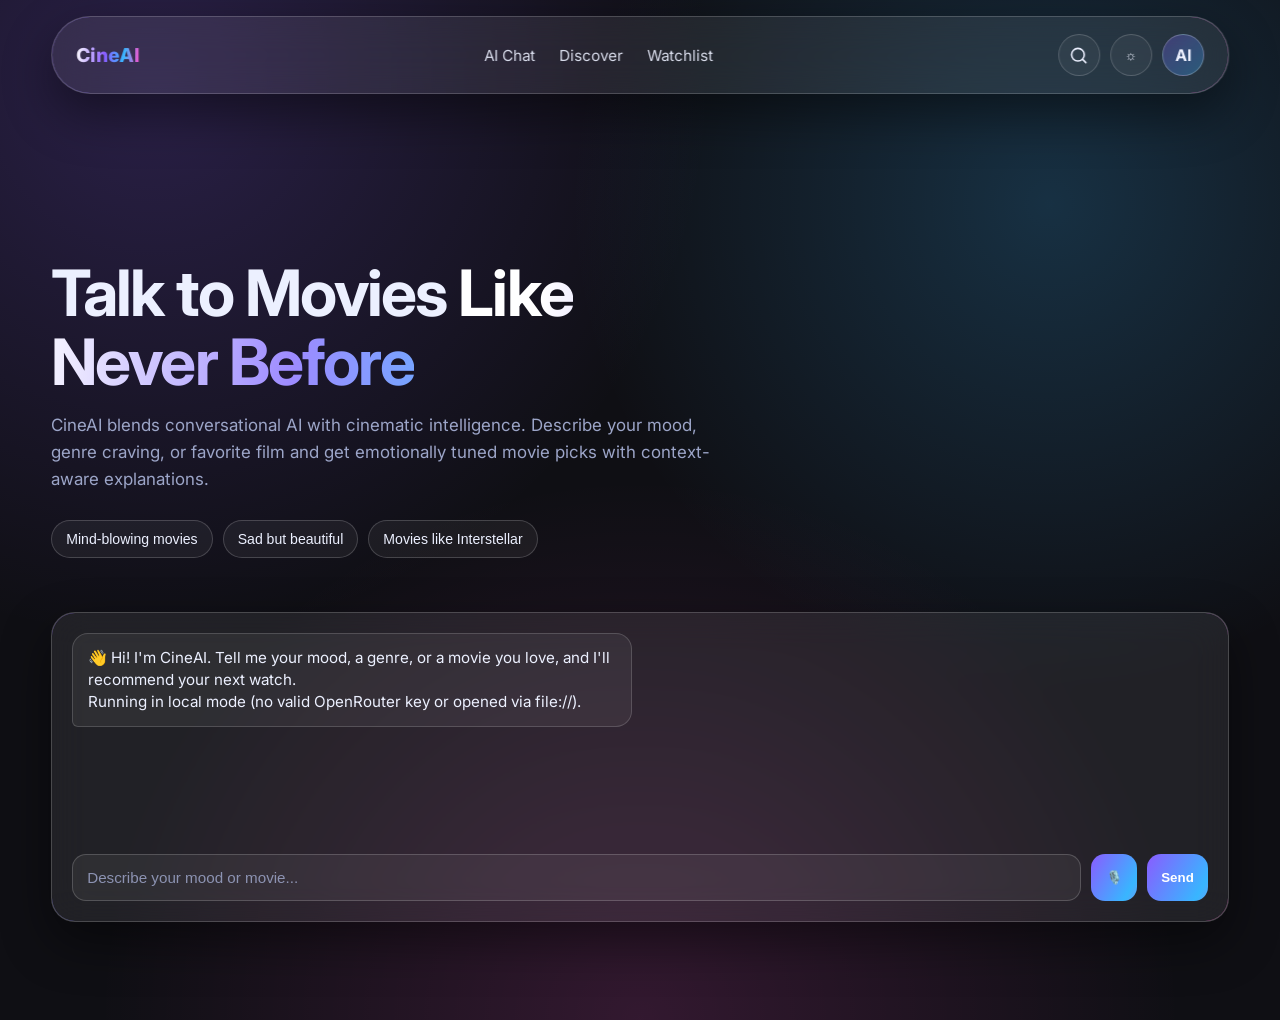
==== commit 7c7071ec: "Fix AI auth failures with local mode fallback and safer API handling" ====
--- a/index.html
+++ b/index.html
@@ -727,9 +727,10 @@
     // =============================
     // API CONFIG (replace with your own secure backend in production)
     // =============================
-    const OPENROUTER_API_KEY = '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';
+    const OPENROUTER_API_KEY = ''; // Optional: paste your OpenRouter key here for live AI
     const OPENROUTER_MODEL = 'qwen/qwen3-next-80b-a3b-instruct:free';
     const TMDB_API_KEY = '1475916a8cbcba7ea4b901d22ac46e7e';
+    const FORCE_MOCK_AI = false; // true => always use curated local AI responses
 
     const ui = {
       body: document.body,
@@ -761,6 +762,19 @@
       { title: 'Interstellar', reason: 'Epic scale, philosophical depth, and emotional intensity.' }
     ];
 
+    const localAiReplies = [
+      'Love that vibe. I blended cerebral, emotional, and visually immersive picks for your mood.',
+      'Great prompt. Here are movies that match your tone, pacing, and emotional intensity.',
+      'You gave me a strong cinematic signal—these suggestions should feel spot-on.'
+    ];
+
+    const useRemoteAI = () => {
+      if (FORCE_MOCK_AI) return false;
+      if (!OPENROUTER_API_KEY || OPENROUTER_API_KEY.startsWith('sk-or-v1-58e929')) return false;
+      if (location.protocol === 'file:') return false;
+      return true;
+    };
+
     const addMessage = (text, type = 'ai', html = false) => {
       const bubble = document.createElement('div');
       bubble.className = `msg ${type}`;
@@ -857,9 +871,7 @@
         method: 'POST',
         headers: {
           'Authorization': `Bearer ${OPENROUTER_API_KEY}`,
-          'Content-Type': 'application/json',
-          'HTTP-Referer': location.origin,
-          'X-Title': 'CineAI'
+          'Content-Type': 'application/json'
         },
         body: JSON.stringify({
           model: OPENROUTER_MODEL,
@@ -872,10 +884,27 @@
         })
       });
 
-      if (!response.ok) throw new Error('AI request failed');
+      if (!response.ok) {
+        const details = await response.text().catch(() => '');
+        throw new Error(`AI request failed (${response.status}) ${details.slice(0, 120)}`);
+      }
       const data = await response.json();
       const content = data?.choices?.[0]?.message?.content?.trim() || '';
       return normalizeAiOutput(content);
+    };
+
+    const queryLocalAi = (prompt) => {
+      const terms = prompt.toLowerCase();
+      const filtered = fallbackPicks.filter((movie) => {
+        if (terms.includes('sad')) return /melanch|emotional|beautiful/i.test(movie.reason);
+        if (terms.includes('mind') || terms.includes('interstellar')) return /mind|sci-fi|philosoph/i.test(movie.reason);
+        return true;
+      });
+
+      return {
+        reply: localAiReplies[Math.floor(Math.random() * localAiReplies.length)],
+        movies: (filtered.length ? filtered : fallbackPicks).slice(0, 6),
+      };
     };
 
     const getMovieDetails = async (title) => {
@@ -978,7 +1007,7 @@
       ui.sendBtn.disabled = true;
 
       try {
-        const ai = await queryOpenRouter(prompt);
+        const ai = useRemoteAI() ? await queryOpenRouter(prompt) : queryLocalAi(prompt);
         removeTypingIndicator();
         addMessage(ai.reply, 'ai');
 
@@ -990,7 +1019,7 @@
         removeTypingIndicator();
         typingNode?.remove();
 
-        const fallbackText = 'I hit a network glitch, so I picked curated recommendations for you.';
+        const fallbackText = 'Live AI is unavailable right now, so I switched to CineAI local mode with curated recommendations.';
         addMessage(fallbackText, 'ai');
 
         const enrichedFallback = await enrichMovies(fallbackPicks);
@@ -1033,7 +1062,10 @@
     // Boot sequence
     sparkleParticles();
     installCursorGlow();
-    addMessage('👋 Hi! I\'m CineAI. Tell me your mood, a genre, or a movie you love, and I\'ll recommend your next watch.', 'ai');
+    const startupMode = useRemoteAI()
+      ? 'Live AI mode is active.'
+      : 'Running in local mode (no valid OpenRouter key or opened via file://).';
+    addMessage(`👋 Hi! I\'m CineAI. Tell me your mood, a genre, or a movie you love, and I\'ll recommend your next watch.\n${startupMode}`, 'ai');
   </script>
 </body>
 </html>
